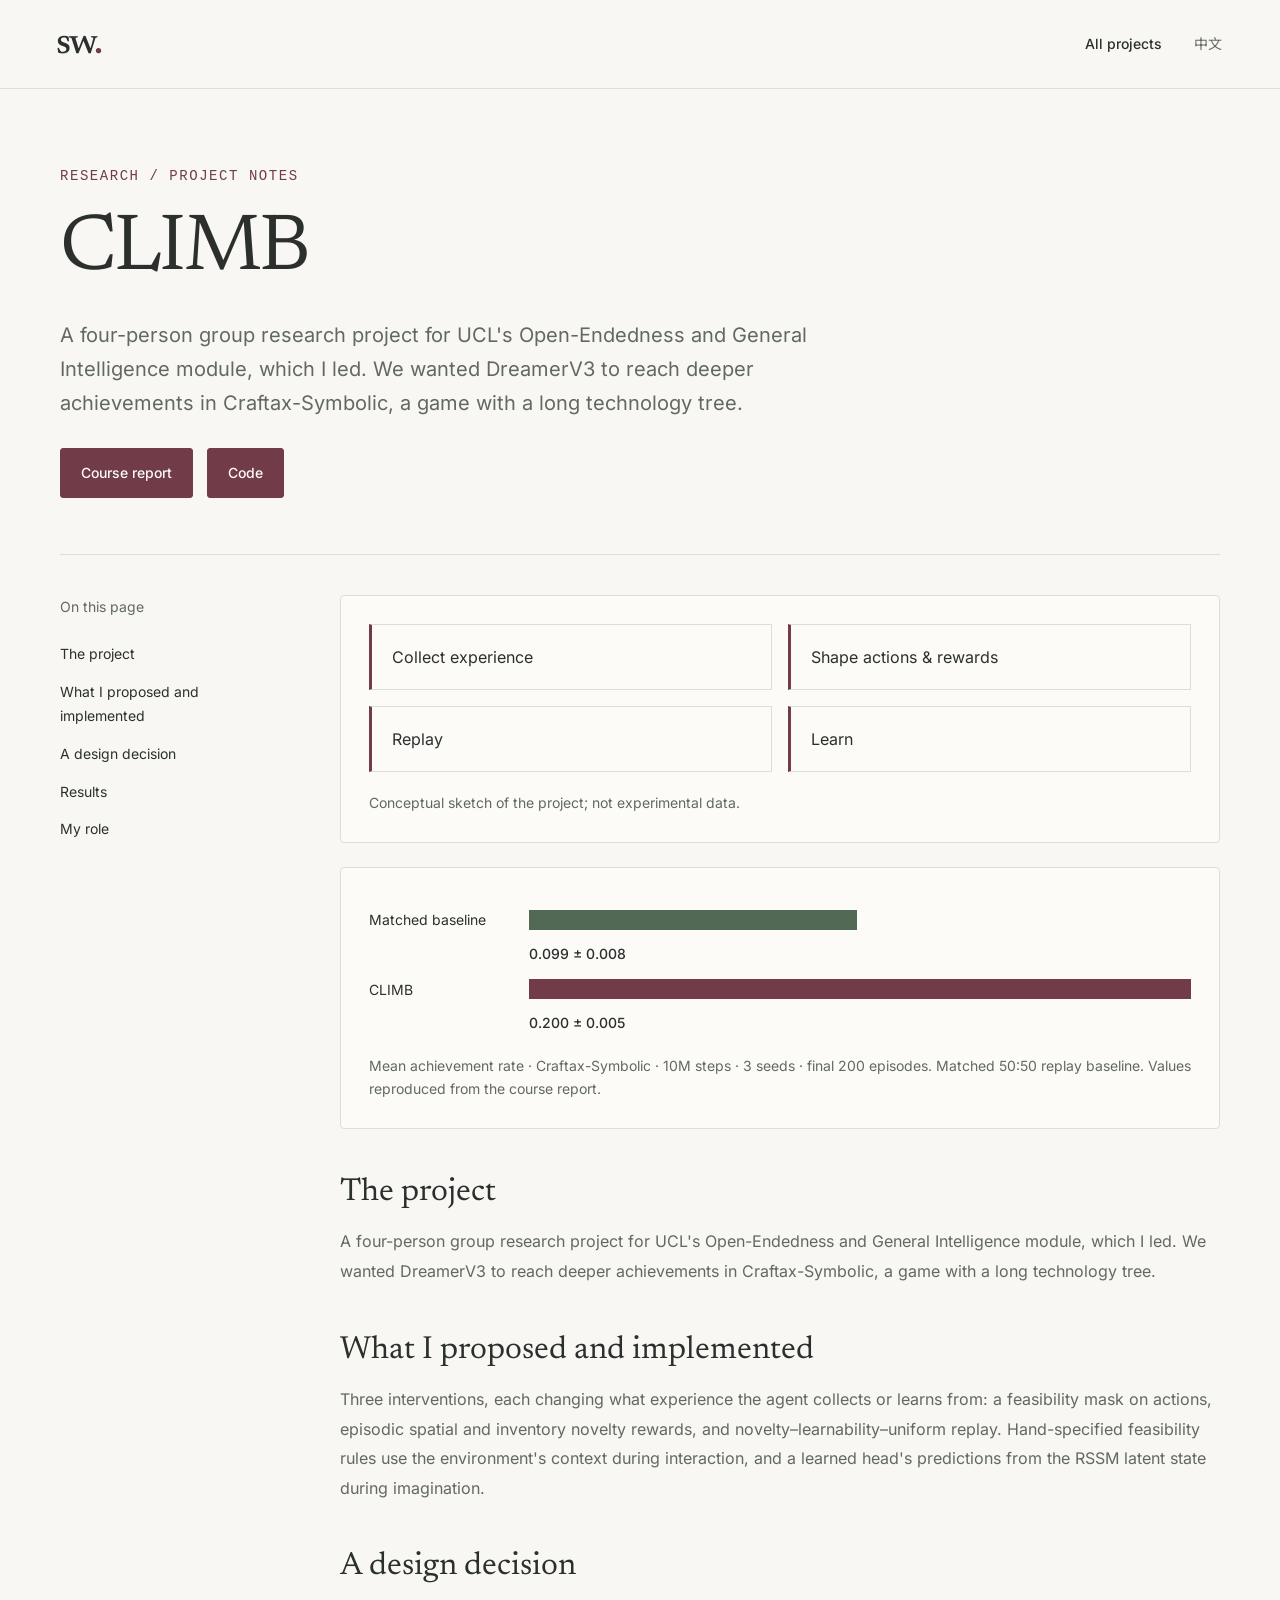
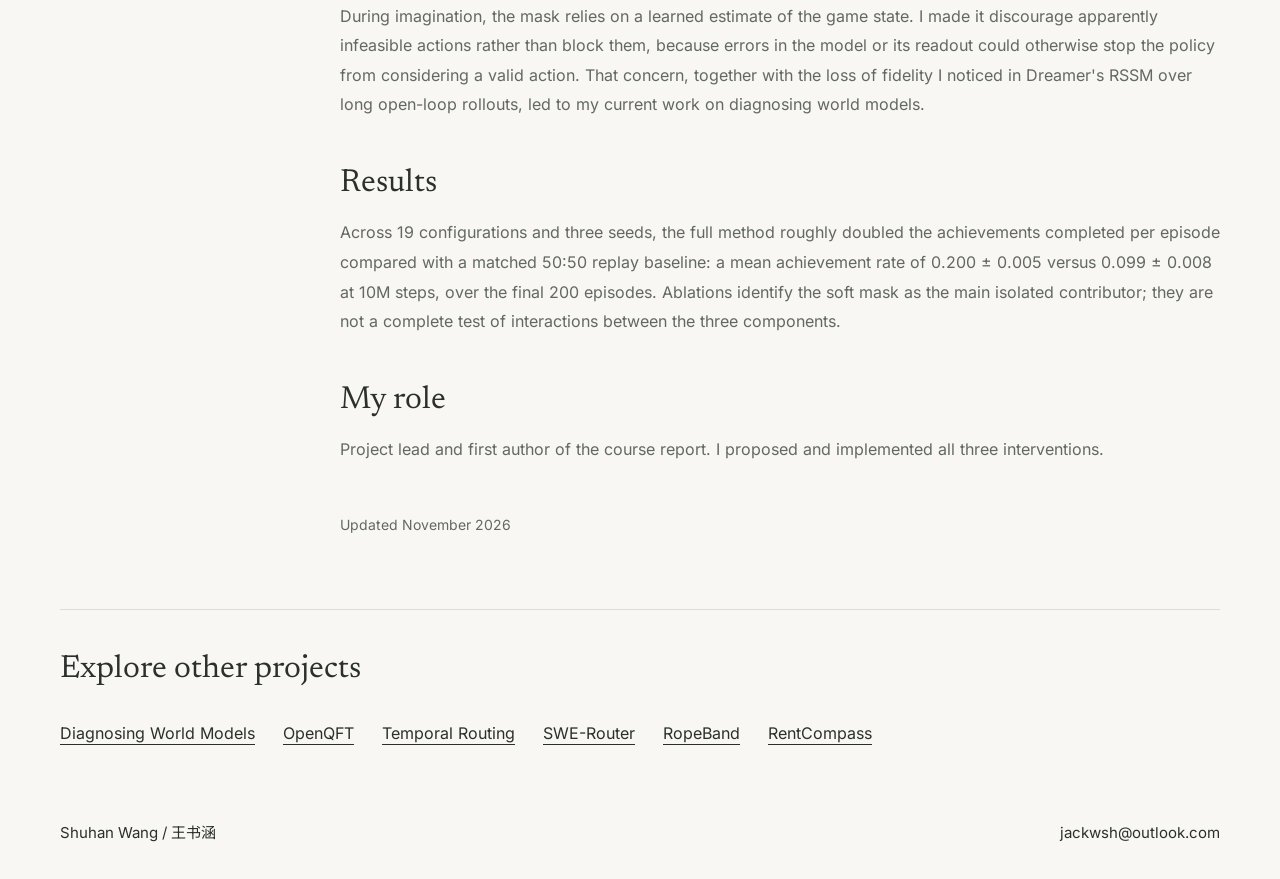
==== projects/climb/index.html @ 83f4186d "Add bilingual project pages, MSc thesis access, and refreshed OpenQFT introduction" ====
<!doctype html>
<html lang="en"><head><meta charset="utf-8"><meta name="viewport" content="width=device-width,initial-scale=1"><meta name="description" content="A four-person group research project for UCL&#x27;s Open-Endedness and General Intelligence module, which I led. We wanted DreamerV3 to reach deeper achievements in Craftax-Symbolic, a game with a long technology tree."><title>CLIMB — Shuhan Wang</title><link rel="canonical" href="https://shuhan-wang1.github.io/projects/climb/"><meta property="og:title" content="CLIMB — Shuhan Wang"><meta property="og:description" content="A four-person group research project for UCL&#x27;s Open-Endedness and General Intelligence module, which I led. We wanted DreamerV3 to reach deeper achievements in Craftax-Symbolic, a game with a long technology tree."><link rel="icon" href="../../assets/favicon.svg" type="image/svg+xml"><link rel="stylesheet" href="../../styles.css"><link rel="stylesheet" href="../../project.css"><script src="../../project-data.js" defer></script><script src="../../project.js" defer></script></head>
<body data-project-id="climb"><a class="skip-link" href="#project-main" id="skip">Skip to content</a><header class="site-header"><div class="header-inner"><a class="wordmark" href="../../" aria-label="Shuhan Wang, home">sw<span class="wordmark-dot">.</span></a><a class="text-link" id="back-home" href="../../#research">All projects</a><button id="project-language" class="language-button" aria-label="Switch to Chinese">中文</button></div></header>
<main id="project-main" class="project-document container"><header class="project-hero"><p class="eyebrow" id="page-kicker">RESEARCH / PROJECT NOTES</p><h1 id="page-title">CLIMB</h1><p id="page-summary">A four-person group research project for UCL&#x27;s Open-Endedness and General Intelligence module, which I led. We wanted DreamerV3 to reach deeper achievements in Craftax-Symbolic, a game with a long technology tree.</p><div class="project-resources"><a class="button button-primary" href="https://drive.google.com/file/d/1gaMJrD7gSBEMuSX1dTslX5YXVuqKP3I2/view?usp=sharing" target="_blank" rel="noopener noreferrer">Course report</a><a class="button button-primary" href="https://github.com/shuhan-wang1/CLIMB" target="_blank" rel="noopener noreferrer">Code</a></div></header><div class="project-layout"><aside><nav class="project-toc" aria-label="On this page"><span id="toc-label">On this page</span><a href="#section-0">The project</a><a href="#section-1">What I proposed and implemented</a><a href="#section-2">A design decision</a><a href="#section-3">Results</a><a href="#section-4">My role</a></nav></aside><article class="project-article"><figure class="concept-figure"><ol class="concept-flow"><li>Collect experience</li><li>Shape actions &amp; rewards</li><li>Replay</li><li>Learn</li></ol><figcaption id="concept-caption">Conceptual sketch of the project; not experimental data.</figcaption></figure><figure class="result-figure"><div class="result-row"><span>Matched baseline</span><div class="result-bar" style="--bar:49.5%"></div><strong>0.099 ± 0.008</strong></div><div class="result-row"><span>CLIMB</span><div class="result-bar full" style="--bar:100%"></div><strong>0.200 ± 0.005</strong></div><figcaption id="result-caption">Mean achievement rate · Craftax-Symbolic · 10M steps · 3 seeds · final 200 episodes. Matched 50:50 replay baseline. Values reproduced from the course report.</figcaption></figure><div id="project-sections"><section id="section-0" class="project-section"><h2>The project</h2><p>A four-person group research project for UCL&#x27;s Open-Endedness and General Intelligence module, which I led. We wanted DreamerV3 to reach deeper achievements in Craftax-Symbolic, a game with a long technology tree.</p></section><section id="section-1" class="project-section"><h2>What I proposed and implemented</h2><p>Three interventions, each changing what experience the agent collects or learns from: a feasibility mask on actions, episodic spatial and inventory novelty rewards, and novelty–learnability–uniform replay. Hand-specified feasibility rules use the environment&#x27;s context during interaction, and a learned head&#x27;s predictions from the RSSM latent state during imagination.</p></section><section id="section-2" class="project-section"><h2>A design decision</h2><p>During imagination, the mask relies on a learned estimate of the game state. I made it discourage apparently infeasible actions rather than block them, because errors in the model or its readout could otherwise stop the policy from considering a valid action. That concern, together with the loss of fidelity I noticed in Dreamer&#x27;s RSSM over long open-loop rollouts, led to my current work on diagnosing world models.</p></section><section id="section-3" class="project-section"><h2>Results</h2><p>Across 19 configurations and three seeds, the full method roughly doubled the achievements completed per episode compared with a matched 50:50 replay baseline: a mean achievement rate of 0.200 ± 0.005 versus 0.099 ± 0.008 at 10M steps, over the final 200 episodes. Ablations identify the soft mask as the main isolated contributor; they are not a complete test of interactions between the three components.</p></section><section id="section-4" class="project-section"><h2>My role</h2><p>Project lead and first author of the course report. I proposed and implemented all three interventions.</p></section></div><p class="project-updated" id="updated">Updated November 2026</p></article></div><nav class="related-projects" aria-label="Other projects"><h2 id="related-title">Explore other projects</h2><a href="../diagnosing-world-models/" data-related="wm">Diagnosing World Models</a><a href="../openqft/" data-related="qft">OpenQFT</a><a href="../temporal-routing/" data-related="temporal">Temporal Routing</a><a href="../swe-router/" data-related="swe">SWE-Router</a><a href="../ropeband/" data-related="rope">RopeBand</a><a href="../rentcompass/" data-related="rent">RentCompass</a></nav></main><footer class="site-footer container"><a href="../../">Shuhan Wang / 王书涵</a><a href="mailto:jackwsh@outlook.com">jackwsh@outlook.com</a></footer></body></html>
---- styles.css ----
@font-face{font-family:Inter;src:url('assets/fonts/inter-latin.woff2') format('woff2');font-style:normal;font-weight:100 900;font-display:swap}
@font-face{font-family:Newsreader;src:url('assets/fonts/newsreader-latin.woff2') format('woff2');font-style:normal;font-weight:200 800;font-display:swap}
@font-face{font-family:Newsreader;src:url('assets/fonts/newsreader-italic-latin.woff2') format('woff2');font-style:italic;font-weight:200 800;font-display:swap}
@font-face{font-family:'Noto Sans SC';src:url('assets/fonts/noto-sans-sc-subset.woff2') format('woff2');font-style:normal;font-weight:400 600;font-display:swap}
@font-face{font-family:'Noto Serif SC';src:url('assets/fonts/noto-serif-sc-subset.woff2') format('woff2');font-style:normal;font-weight:400;font-display:swap}
:root{--paper:#f8f7f3;--surface:#fcfbf8;--ink:#2b302d;--muted:#626862;--accent:#713c48;--accent-soft:#f0e7e6;--line:#ddded5;--green:#526a55;--serif:Newsreader,'Noto Serif SC',Georgia,'Times New Roman',serif;--sans:Inter,-apple-system,BlinkMacSystemFont,'Segoe UI','Noto Sans SC','Microsoft YaHei',sans-serif;--mono:'SFMono-Regular',Consolas,'Liberation Mono','Noto Sans SC',monospace}
*,*::before,*::after{box-sizing:border-box}
html{scroll-behavior:smooth;scroll-padding-top:104px}
body{margin:0;background:var(--paper);color:var(--ink);font-family:var(--sans);font-size:15px;line-height:1.7;-webkit-font-smoothing:antialiased}
body.dialog-open{overflow:hidden}
::selection{background:#dfc8cc;color:var(--ink)}
a{color:inherit;text-decoration:none;text-underline-offset:5px}
button{font:inherit;color:inherit;cursor:pointer}
button,a{-webkit-tap-highlight-color:transparent}
button{border:0;background:none}
button:focus-visible,a:focus-visible{outline:2px solid var(--accent);outline-offset:5px;border-radius:2px}
svg{display:block}
h1,h2,h3,p,figure{margin:0}
h1,h2,h3{font-weight:400}
em{color:var(--accent);font-weight:400}
[hidden]{display:none!important}
.container{width:calc(100% - 112px);max-width:1160px;margin-inline:auto}
.mono{font-family:var(--mono);font-size:10px;letter-spacing:.06em;line-height:1.6}
.icon{width:20px;height:20px;fill:none;stroke:currentColor;stroke-width:1.5;stroke-linecap:round;stroke-linejoin:round;flex-shrink:0}
.sr-only{position:absolute;overflow:hidden;clip:rect(0,0,0,0);white-space:nowrap;width:1px;height:1px;margin:-1px;padding:0;border:0}
.skip-link{position:fixed;top:8px;left:8px;padding:8px 16px;background:var(--ink);color:white;z-index:10;transform:translateY(-200%)}
.skip-link:focus{transform:translateY(0)}
.site-header{position:sticky;top:0;z-index:5;background:var(--paper);border-bottom:1px solid var(--line)}
.header-inner{height:88px;max-width:1320px;width:calc(100% - 112px);margin:auto;display:flex;align-items:center;justify-content:space-between;gap:30px}
.wordmark{font-family:var(--serif);font-size:38px;line-height:1;font-weight:500;letter-spacing:-2px}
.wordmark-dot{color:var(--accent)}
.desktop-nav{display:flex;gap:34px;margin-left:auto;margin-right:42px;align-items:center}
.desktop-nav a{font-size:12px;color:var(--muted);position:relative;padding-block:10px}
.desktop-nav a:hover,.desktop-nav a[aria-current]{color:var(--accent)}
.desktop-nav a::after{content:'';position:absolute;bottom:3px;left:0;right:0;height:1px;background:var(--accent);transform:scaleX(0);transition:transform .18s}
.desktop-nav a[aria-current]::after,.desktop-nav a:hover::after{transform:scaleX(1)}
.header-actions{display:flex;align-items:center;gap:24px}
.language-button{font-size:12px;color:var(--muted);padding:10px 0;min-width:32px}
.language-button:hover{color:var(--accent)}
.header-cv{display:flex;gap:12px;align-items:center;font-size:12px;padding-left:25px;border-left:1px solid var(--line)}
.header-cv:hover{color:var(--accent)}
.header-cv .icon{width:16px;height:16px}
.menu-button{display:none;padding:6px}
.mobile-nav{padding:8px 24px 20px;display:flex;flex-direction:column;gap:4px;border-top:1px solid var(--line)}
.mobile-nav a{padding:10px 0}
.hero{display:grid;grid-template-columns:1.28fr 1fr;align-items:center;gap:60px;padding-block:87px 68px}
.eyebrow{font-family:var(--mono);font-size:10px;line-height:1.6;letter-spacing:.11em;color:var(--accent);display:flex;align-items:center;gap:10px}
.small-cross{font-size:22px;line-height:1}
.hero h1{font-family:var(--serif);font-size:clamp(58px,6.2vw,89px);letter-spacing:-3.5px;line-height:1.03;margin-top:26px;white-space:nowrap}
.name-period{color:var(--accent)}
.chinese-name{font-size:12px;letter-spacing:.03em;color:var(--muted);margin-top:18px}
.name-divider{padding-inline:11px;color:#acafa5}
.hero-statement{font-family:var(--serif);font-size:36px;line-height:1.18;letter-spacing:-.7px;margin-top:31px}
.hero-description{font-size:14px;max-width:488px;line-height:1.85;color:var(--muted);margin-top:20px}
.hero-links{display:flex;align-items:center;flex-wrap:wrap;gap:26px;margin-top:28px}
.button{display:inline-flex;align-items:center;gap:24px;padding:12px 20px;font-size:12px;font-weight:500;transition:background .18s}
.button-primary{color:#fcfbf8;background:var(--accent);border:1px solid var(--accent);border-radius:3px}
.button-primary:hover{background:#5b2e39;border-color:#5b2e39}
.button .icon{width:17px;height:17px}
.text-link{display:inline-flex;align-items:center;gap:7px;font-size:12px;font-weight:500;white-space:nowrap;padding-block:4px}
.text-link:hover{color:var(--accent)}
.text-link .icon{width:17px;height:17px;transition:transform .18s}
.text-link:hover .icon{transform:translate(2px,-2px)}
.hero-affiliation{display:flex;align-items:center;gap:13px;font-size:10px;line-height:1.8;color:var(--muted);margin-top:37px}
.affiliation-line{height:32px;width:2px;background:#bebdb0}
.research-figure{position:relative;align-self:center;margin-top:12px}
.figure-heading{display:flex;justify-content:space-between;gap:8px;color:var(--muted);border-bottom:1px solid var(--line);padding-bottom:13px}
.figure-heading .mono{font-size:8px;letter-spacing:.05em}
.figure-index{white-space:nowrap}
.world-diagram{width:100%;height:auto;margin-block:12px -3px}
.diagram-center text{font-family:var(--mono);font-size:12px;letter-spacing:.12em;fill:var(--accent)}
.diagram-node circle{fill:#a3a399;stroke:var(--paper);stroke-width:4;transition:fill .25s}
.diagram-node rect{fill:var(--paper)}
.diagram-node text{font-family:var(--mono);font-size:9px;fill:var(--muted);transition:fill .25s}
.research-figure[data-phase='0'] .node-0 circle,.research-figure[data-phase='1'] .node-1 circle,.research-figure[data-phase='2'] .node-2 circle{fill:var(--accent)}
.research-figure[data-phase='0'] .node-0 text,.research-figure[data-phase='1'] .node-1 text,.research-figure[data-phase='2'] .node-2 text{fill:var(--accent);font-weight:bold}
.figure-question{text-align:center;font-family:var(--serif);font-size:25px;line-height:1.2;letter-spacing:-.3px}
.phase-controls{display:flex;align-items:center;justify-content:center;gap:8px;margin-top:18px;font-size:10px;color:#888b82}
.phase-controls button{padding:5px 10px;border-radius:3px;font-size:10px;color:var(--muted)}
.phase-controls button[aria-pressed='true']{background:var(--accent-soft);color:var(--accent)}
.phase-controls button:hover{color:var(--accent)}
.phase-description{text-align:center;color:var(--muted);font-size:10px;line-height:1.7;min-height:34px;max-width:320px;margin:10px auto 0}
.interest-strip{display:flex;align-items:center;justify-content:space-between;gap:24px;border-top:1px solid var(--line);border-bottom:1px solid var(--line);padding-block:24px}
.interest-strip>.mono{font-size:9px;color:var(--muted);white-space:nowrap}
.interest-strip>div{display:flex;align-items:center;gap:25px;flex-wrap:wrap;font-size:12px}
.strip-dot{color:#aeb0a5}
.section-space{padding-block:88px}
.section-heading{display:flex;align-items:flex-end;justify-content:space-between;gap:40px;margin-bottom:35px}
.section-heading h2{font-family:var(--serif);font-size:42px;letter-spacing:-1.1px;line-height:1.1;margin-top:13px}
.section-intro{font-size:12px;color:var(--muted);line-height:1.8;padding-bottom:3px}
.research-toolbar{display:flex;align-items:center;justify-content:space-between;gap:12px;margin-bottom:22px;min-height:36px}
.project-filters{display:flex;gap:4px;flex-wrap:wrap}
.project-filters button{font-size:11px;color:var(--muted);padding:7px 12px;border-radius:3px}
.project-filters button[aria-pressed='true']{background:var(--ink);color:var(--paper)}
.project-filters button:hover:not([aria-pressed='true']){background:#eeeee6;color:var(--ink)}
.project-filters button span{font-family:var(--mono);font-size:8px;padding-left:6px;opacity:.75}
.toolbar-note{color:var(--muted);font-size:8px}
.projects-grid{display:grid;grid-template-columns:repeat(2,minmax(0,1fr));gap:20px}
.project-card{padding:29px 31px 22px;display:flex;flex-direction:column;background:var(--surface);border:1px solid var(--line);border-radius:4px;transition:border-color .2s}
.project-card:hover{border-color:#baaea8}
.featured-card{background:#f4efeb;border-color:#dbc9c6}
.product-card{background:#f3f5ef}
.wide-card{grid-column:1/-1}
.wide-body{display:grid;grid-template-columns:1.2fr 1fr;column-gap:56px;flex:1}
.wide-side{display:flex;flex-direction:column;justify-content:flex-end}
.wide-side .method-tags{margin-top:0}
.wide-main{padding-bottom:22px}
.card-links{display:flex;align-items:center;gap:20px;flex-shrink:0}
.card-topline{display:flex;align-items:center;gap:12px;margin-bottom:21px}
.project-number{color:#92958b;font-size:10px}
.category{font-family:var(--mono);font-size:8px;letter-spacing:.04em;color:var(--accent)}
.card-symbol{width:25px;height:25px;stroke:var(--accent);stroke-width:1;fill:none;margin-left:auto;flex-shrink:0}
.project-card h3{font-family:var(--serif);font-size:32px;line-height:1.1;letter-spacing:-.5px}
.project-question{font-size:12px;line-height:1.65;margin-top:12px;color:var(--ink);font-weight:500}
.project-description{font-size:12px;line-height:1.85;color:var(--muted);margin-top:12px}
.project-insight{display:flex;gap:10px;padding-block:17px;margin-block:18px 0;border-top:1px solid var(--line);color:var(--muted);font-size:11px;line-height:1.75}
.insight-mark{font-size:18px;line-height:1.2;color:var(--accent)}
.method-tags{display:flex;align-items:center;flex-wrap:wrap;gap:6px;padding-block:8px 22px;margin-top:auto}
.method-tags span{font-family:var(--mono);font-size:8px;border:1px solid #e3e2d9;color:#656960;padding:2px 7px;border-radius:2px;line-height:1.6}
.card-footer{display:flex;align-items:center;justify-content:space-between;gap:12px;border-top:1px solid var(--line);padding-top:16px}
.project-role{font-size:9px;color:var(--muted);line-height:1.8}
.role-dot{padding-inline:3px;color:#96978e}
.card-footer .text-link{font-size:10px}
.project-detail-button{padding-inline:0}
.climb-result{display:flex;align-items:center;justify-content:space-between;gap:16px;border-top:1px solid var(--line);margin-top:18px;padding-top:17px}
.climb-result>div:first-child{display:flex;flex-direction:column;gap:2px}
.result-value{font-family:var(--serif);font-size:30px;line-height:1.3;letter-spacing:-.5px}
.result-value>span{font-size:21px;padding-inline:6px;color:#989b91}
.result-value strong{font-weight:400;color:var(--accent)}
.result-label{font-size:9px;color:var(--muted)}
.mini-bars{display:flex;gap:9px;align-items:flex-end;height:46px;padding-right:8px}
.mini-bars span{background:#c9c9bd;width:22px;height:23px}
.mini-bars span+span{height:46px;background:var(--accent)}
.result-scope{font-size:9px;color:var(--muted);line-height:1.7;margin-block:9px 16px}
.product-dot{display:inline-block;width:6px;height:6px;background:var(--green);border-radius:50%;vertical-align:middle;margin-left:5px}
.research-bottom{display:flex;align-items:center;justify-content:space-between;gap:24px;padding-top:30px}
.research-bottom p{font-family:var(--serif);font-size:23px;line-height:1.35;color:var(--muted);letter-spacing:-.2px}
.publications-section{background:#f0f0e9;border-block:1px solid var(--line)}
.publications-section .section-heading{margin-bottom:37px}
.paper-row{display:grid;grid-template-columns:84px 1fr 63px;gap:22px;align-items:start;border-top:1px solid #d5d7cc;padding-block:26px}
.paper-row:last-child{border-bottom:1px solid #d5d7cc}
.paper-year{font-size:12px;color:var(--muted);padding-top:3px}
.paper-type{display:block;font-size:7px;letter-spacing:.07em;margin-top:7px}
.paper-venue{display:block;font-size:9px;color:var(--accent);margin-bottom:9px}
.paper-body h3{font-family:var(--serif);font-size:24px;line-height:1.2;letter-spacing:-.15px;max-width:870px}
.paper-body h3 a:hover{text-decoration:underline;text-decoration-thickness:1px}
.paper-authors{font-size:10px;color:var(--muted);line-height:1.8;margin-top:12px}
.paper-authors strong{font-weight:600;color:var(--ink)}
.paper-link{display:flex;align-items:center;justify-content:flex-end;gap:4px;font-size:10px;margin-top:26px}
.paper-link:hover{color:var(--accent)}
.paper-link .icon{width:15px;height:15px}
.background-section{display:grid;grid-template-columns:1fr 1.35fr;gap:110px;padding-bottom:124px}
.background-intro h2{font-family:var(--serif);font-size:43px;line-height:1.05;letter-spacing:-1px;margin-top:16px}
.background-intro>p:not(.eyebrow){font-size:12px;line-height:1.85;color:var(--muted);margin-top:24px;max-width:315px}
.background-intro>.text-link{margin-top:22px}
.background-details{padding-top:8px}
.education-entry{border-top:1px solid var(--line);padding-block:23px 27px}
.education-heading{display:flex;justify-content:space-between;gap:16px;align-items:baseline}
.education-heading h3{font-size:14px;font-weight:500}
.education-heading .mono{font-size:9px;white-space:nowrap;color:var(--muted)}
.education-entry .degree{font-size:11px;margin-top:6px;color:var(--ink)}
.expected{color:var(--muted)}
.education-entry p:not(.degree){font-size:11px;line-height:1.8;color:var(--muted);margin-top:8px}
.toolkit{border-top:1px solid var(--line);padding-top:22px}
.toolkit>.mono{color:var(--muted);font-size:8px}
.toolkit p{font-size:11px;line-height:2;margin-top:9px}
.toolkit p span{color:#aeb0a5;padding-inline:9px}
.lab-assistant{display:grid;grid-template-columns:168px 1fr;gap:22px;align-items:center;border-top:1px solid var(--line);margin-top:24px;padding-top:24px}
.lab-assistant img{display:block;width:100%;height:auto;border-radius:3px}
.lab-assistant .mono{color:var(--muted);font-size:8px}
.lab-assistant p{font-size:11px;line-height:1.8;color:var(--muted);margin-top:6px;max-width:300px}
.lab-assistant strong{font-weight:500;color:var(--ink)}
.contact-section{background:#eae6df;border-top:1px solid #d9d6cd}
.contact-inner{position:relative;display:flex;justify-content:space-between;align-items:center;gap:48px;padding-block:62px 55px}
.contact-inner h2{font-family:var(--serif);font-size:55px;line-height:1.02;letter-spacing:-1.1px;margin-top:19px}
.contact-inner>div>p:not(.eyebrow){font-size:12px;line-height:1.85;color:var(--muted);margin-top:21px}
.contact-links{min-width:345px;padding-top:30px}
.contact-email{font-family:var(--serif);font-size:28px;letter-spacing:-.3px;display:flex;align-items:center;gap:28px;padding-bottom:13px;border-bottom:1px solid #c4bfb5}
.contact-email:hover{color:var(--accent)}
.contact-email .icon{height:23px;width:23px}
.contact-socials{display:flex;align-items:center;gap:25px;font-size:10px;margin-top:16px}
.contact-socials button{font-size:10px;padding:4px 0;color:var(--muted);margin-left:auto}
.contact-socials a:hover,.contact-socials button:hover{color:var(--accent)}
.copy-status{font-size:10px!important;min-height:17px;margin-top:6px!important}
.site-footer{display:flex;align-items:center;justify-content:space-between;gap:25px;min-height:92px}
.footer-name{font-size:11px;font-weight:500}
.footer-name>span{font-size:9px;font-weight:400;color:var(--muted);padding-left:6px}
.site-footer>p{font-size:9px;color:var(--muted)}
.back-top{font-size:10px;color:var(--muted)}
.back-top:hover{color:var(--accent)}
dialog{color:var(--ink);background:var(--paper);width:calc(100% - 36px);max-width:660px;border:1px solid var(--line);border-radius:5px;padding:30px 34px 26px;max-height:85vh;overflow:auto}
dialog::backdrop{background:rgb(37 41 35 / .45);backdrop-filter:blur(3px)}
.dialog-header{display:flex;align-items:center;justify-content:space-between;color:var(--muted)}
.dialog-header button{padding:7px;margin-right:-7px}
dialog h2{font-family:var(--serif);font-size:39px;line-height:1.15;letter-spacing:-.8px;margin-block:25px 22px}
#dialog-body h3{font-family:var(--mono);font-size:10px;text-transform:uppercase;letter-spacing:.05em;color:var(--accent);margin-top:23px}
#dialog-body p{font-size:13px;color:var(--muted);line-height:1.85;margin-top:9px}
.dialog-footer{margin-top:28px;padding-top:18px;border-top:1px solid var(--line)}
html[lang='zh-CN'] .hero h1{letter-spacing:-3.5px}
html[lang='zh-CN'] .hero-statement,html[lang='zh-CN'] .section-heading h2,html[lang='zh-CN'] .background-intro h2,html[lang='zh-CN'] .contact-inner h2{font-family:var(--serif),'Noto Serif SC','Songti SC',SimSun,serif;line-height:1.3;letter-spacing:0}
html[lang='zh-CN'] .hero-statement{font-size:32px}
html[lang='zh-CN'] .section-heading h2{font-size:35px}
html[lang='zh-CN'] .interest-strip>div{gap:22px}
@media(min-width:1440px){.hero{padding-top:102px;padding-bottom:85px;gap:90px}.hero h1{font-size:91px}.hero-statement{font-size:39px}}
@media(max-width:1100px){.container,.header-inner{width:calc(100% - 72px)}.hero{gap:35px;padding-block:65px 54px}.hero h1{font-size:70px}.hero-statement{font-size:30px}.hero-description{font-size:13px}.interest-strip>div{gap:16px;font-size:11px}.interest-strip>.mono{font-size:8px}.background-section{gap:60px}.toolbar-note{display:none}.project-card{padding:25px 25px 20px}.card-footer{gap:6px}.project-role{font-size:8px}.section-heading h2{font-size:39px}.hero-links{gap:20px}.desktop-nav{gap:25px;margin-right:20px}.figure-heading .mono{font-size:7px}.contact-links{min-width:310px}.contact-email{font-size:25px;gap:18px}.hero-affiliation{font-size:9px}}
@media(max-width:900px){.hero{gap:25px;grid-template-columns:1.2fr 1fr}.hero h1{font-size:58px}.hero-statement{font-size:27px}.hero-links{gap:20px;row-gap:15px}.hero-affiliation{margin-top:27px}.button{padding:10px 14px;gap:13px}.research-figure{margin-top:0}.figure-question{font-size:22px}.section-heading{gap:20px}.section-heading h2{font-size:35px}.interest-strip{align-items:flex-start;flex-direction:column;gap:13px;padding-block:20px}.interest-strip>div{gap:22px}.section-space{padding-block:65px}.category{font-size:7px}.project-card h3{font-size:29px}.card-footer{align-items:flex-start}.card-footer .text-link{padding-top:0}.project-role{max-width:210px}.background-section{gap:40px;grid-template-columns:1fr 1.4fr}.background-intro h2{font-size:37px}.education-heading{flex-direction:column;gap:3px}.contact-inner{gap:32px}.contact-inner h2{font-size:47px}.contact-links{min-width:270px}.contact-email{font-size:23px;gap:10px}.desktop-nav{gap:22px;margin-right:16px}.header-actions{gap:18px}.header-cv{padding-left:18px}.header-inner{height:76px}.lab-assistant{grid-template-columns:136px 1fr;gap:18px}.background-section{padding-bottom:108px}}
@media(max-width:720px){html{scroll-padding-top:92px}.container,.header-inner{width:calc(100% - 44px)}.header-inner{height:72px}.wordmark{font-size:35px}.desktop-nav{display:none}.header-actions{gap:20px}.menu-button{display:block}.header-cv{padding-left:20px}.hero{grid-template-columns:1fr;padding-top:51px;gap:49px;padding-bottom:40px}.hero h1{font-size:clamp(54px,12vw,76px);letter-spacing:-2.5px;margin-top:23px}.chinese-name{margin-top:15px}.hero-statement{font-size:33px;margin-top:27px}.hero-description{font-size:13px;max-width:490px}.hero-links{gap:24px;margin-top:24px}.button{padding:11px 17px;gap:20px}.hero-affiliation{font-size:10px;margin-top:28px}.research-figure{width:100%;max-width:430px;margin:auto}.world-diagram{margin-block:9px -4px}.figure-heading .mono{font-size:8px}.figure-question{font-size:25px}.phase-description{min-height:34px}.interest-strip>div{column-gap:12px;row-gap:8px;font-size:10px}.interest-strip>.mono{font-size:9px}.section-space{padding-block:58px}.section-heading{align-items:flex-start;flex-direction:column;gap:14px;margin-bottom:25px}.section-heading h2{font-size:36px;letter-spacing:-.7px}.section-intro{font-size:11px;line-height:1.75}.section-intro br{display:none}.project-filters{gap:3px}.project-filters button{font-size:9px;padding:7px 8px}.project-filters button span{font-size:7px}.research-toolbar{margin-bottom:17px}.projects-grid{grid-template-columns:1fr;gap:16px}.project-card{padding:26px 25px 22px}.category{font-size:8px}.project-card h3{font-size:33px}.project-question{font-size:12px}.project-description{font-size:12px}.project-role{font-size:9px;max-width:none}.card-footer{align-items:center}.project-insight{font-size:11px}.card-topline{margin-bottom:19px}.method-tags{padding-bottom:20px}.research-bottom{align-items:flex-start;flex-direction:column;gap:17px;padding-top:25px}.research-bottom p{font-size:23px}.paper-row{grid-template-columns:46px 1fr;gap:13px;padding-block:23px}.paper-link{grid-column:2;justify-content:flex-start;margin-top:-1px}.paper-year{font-size:10px}.paper-type{font-size:6px;letter-spacing:0}.paper-body h3{font-size:22px;line-height:1.25}.paper-venue{font-size:8px}.paper-authors{font-size:9px}.background-section{grid-template-columns:1fr;gap:36px}.background-intro h2{font-size:40px}.background-intro>p:not(.eyebrow){max-width:400px}.background-details{padding-top:0}.education-heading{flex-direction:row;gap:10px}.education-heading h3{font-size:13px}.education-heading .mono{font-size:8px}.education-entry{padding-block:21px 25px}.contact-inner{flex-direction:column;align-items:stretch;gap:24px;padding-block:47px 40px}.contact-inner h2{font-size:49px}.contact-inner>div>p:not(.eyebrow){font-size:11px}.contact-inner>div>p br{display:none}.contact-links{padding-top:0;min-width:0;max-width:420px}.contact-email{font-size:29px;justify-content:space-between}.contact-socials{font-size:11px}.contact-socials button{font-size:11px}.site-footer{flex-wrap:wrap;gap:12px;min-height:112px;padding-block:25px}.site-footer>p{order:3;width:100%;font-size:8px}.back-top{margin-left:auto;font-size:9px}.footer-name{font-size:10px}.footer-name>span{font-size:8px}.dialog-header .mono{font-size:9px}dialog{padding:23px 24px}dialog h2{font-size:32px}html[lang='zh-CN'] .hero h1{letter-spacing:-2.5px}html[lang='zh-CN'] .hero-statement{font-size:30px}html[lang='zh-CN'] .interest-strip>div{gap:12px}html[lang='zh-CN'] .section-heading h2{font-size:31px}.lab-assistant{grid-template-columns:116px 1fr;gap:16px}.background-section{padding-bottom:100px}.wide-body{grid-template-columns:1fr}.wide-main{padding-bottom:0}html[lang='en'] .hero-statement br{display:none}}
@media(max-width:370px){.container,.header-inner{width:calc(100% - 36px)}.hero h1{font-size:51px}.hero-statement{font-size:29px}.hero-links{gap:18px}.project-card{padding:23px 20px 20px}.category{font-size:7px}.project-role{font-size:8px}.contact-email{font-size:25px}.education-heading{flex-direction:column;gap:3px}.interest-strip>div{gap:9px}.header-actions{gap:15px}.header-cv{padding-left:15px}}
@media(prefers-reduced-motion:reduce){html{scroll-behavior:auto}*,*::before,*::after{transition:none!important;animation:none!important}}
@media print{.site-header,.research-figure,.lab-assistant,.hero-links,.project-filters,.toolbar-note,.contact-socials,.back-top,.project-detail-button{display:none!important}body{background:white;font-size:11px}.container{width:100%;max-width:none}.hero{display:block;padding-block:10px 30px}.hero h1{font-size:50px}.hero-statement{font-size:25px}.hero-description{max-width:650px}.hero-affiliation{margin-top:20px}.section-space{padding-block:25px}.section-heading h2{font-size:29px}.project-card{break-inside:avoid;padding:18px;background:white}.projects-grid{gap:12px}.publications-section,.contact-section{background:white}.paper-row{break-inside:avoid}.background-section{gap:30px}.contact-inner{padding-block:25px}.contact-inner h2{font-size:32px}.site-footer{min-height:45px}a[href^='http']::after{content:none}}

/* Full project pages complement the quick overviews. */
.card-footer{flex-wrap:wrap;column-gap:16px;row-gap:12px}.card-footer .project-role{flex:1 1 100%}.card-links{flex-wrap:wrap}.overview-resource{margin:12px 0 0 20px}.project-page-link{color:var(--accent)}
---- project.css ----
.project-document{max-width:1160px;font-size:16px}.project-hero{max-width:850px;padding:76px 0 56px}.project-hero h1{font-family:var(--serif);font-size:clamp(42px,6.5vw,80px);line-height:1.08;letter-spacing:-.03em;margin:20px 0 24px;overflow-wrap:anywhere}.project-hero>p:not(.eyebrow){font-size:20px;line-height:1.7;color:var(--muted);max-width:760px}.project-resources{display:flex;flex-wrap:wrap;gap:14px;margin-top:28px}.project-resources .button{font-size:14px}.preview-toggle{border:1px solid var(--line)}.project-layout{display:grid;grid-template-columns:220px minmax(0,1fr);gap:60px;border-top:1px solid var(--line);padding-top:40px}.project-toc{position:sticky;top:120px;display:flex;flex-direction:column;gap:14px;font-size:14px}.project-toc>span{color:var(--muted);margin-bottom:10px}.project-toc a:hover{color:var(--accent)}.project-section{margin-top:44px;scroll-margin-top:120px}.project-section h2,.related-projects h2{font-family:var(--serif);font-size:32px;line-height:1.2;margin-bottom:16px}.project-section p{line-height:1.85;color:var(--muted)}.concept-figure,.result-figure{padding:28px;background:var(--surface);border:1px solid var(--line);border-radius:4px}.concept-flow{list-style:none;display:grid;grid-template-columns:repeat(2,minmax(0,1fr));gap:16px;margin:0;padding:0}.concept-flow li{padding:20px;border:1px solid var(--line);border-left:3px solid var(--accent);font-size:16px;line-height:1.5}.project-article figcaption{font-size:14px;color:var(--muted);line-height:1.6;margin-top:20px}.result-figure{margin-top:24px}.result-row{display:grid;grid-template-columns:150px minmax(20px,1fr);gap:10px;margin-block:12px;align-items:center;font-size:14px}.result-row strong{grid-column:2;font-size:14px;font-weight:500}.result-bar{width:var(--bar);height:20px;background:var(--green)}.result-bar.full{background:var(--accent)}iframe{display:block;width:100%;height:800px;border:1px solid var(--line);margin-top:24px;background:var(--surface)}.project-updated{font-size:14px;color:var(--muted);margin-top:48px}.related-projects{border-top:1px solid var(--line);margin-top:72px;padding:40px 0;display:flex;flex-wrap:wrap;gap:16px 28px}.related-projects h2{width:100%}.related-projects a{font-size:16px;text-decoration:underline}.header-inner>.text-link{margin-left:auto;font-size:14px}.language-button{font-size:14px}.project-hero .eyebrow{font-size:14px}
@media(max-width:800px){.project-layout{grid-template-columns:1fr;gap:28px}.project-toc{position:static;flex-direction:row;flex-wrap:wrap;gap:10px 20px}.project-toc>span{width:100%;margin:0}.project-hero{padding:44px 0 36px}.project-hero>p:not(.eyebrow){font-size:18px}iframe{height:70vh;min-height:420px}}@media(max-width:480px){.project-document{width:calc(100% - 40px)}.concept-figure,.result-figure{padding:18px}.concept-flow{grid-template-columns:1fr}.concept-flow li{padding:14px}.result-row{grid-template-columns:110px minmax(20px,1fr)}.project-section h2{font-size:28px}}
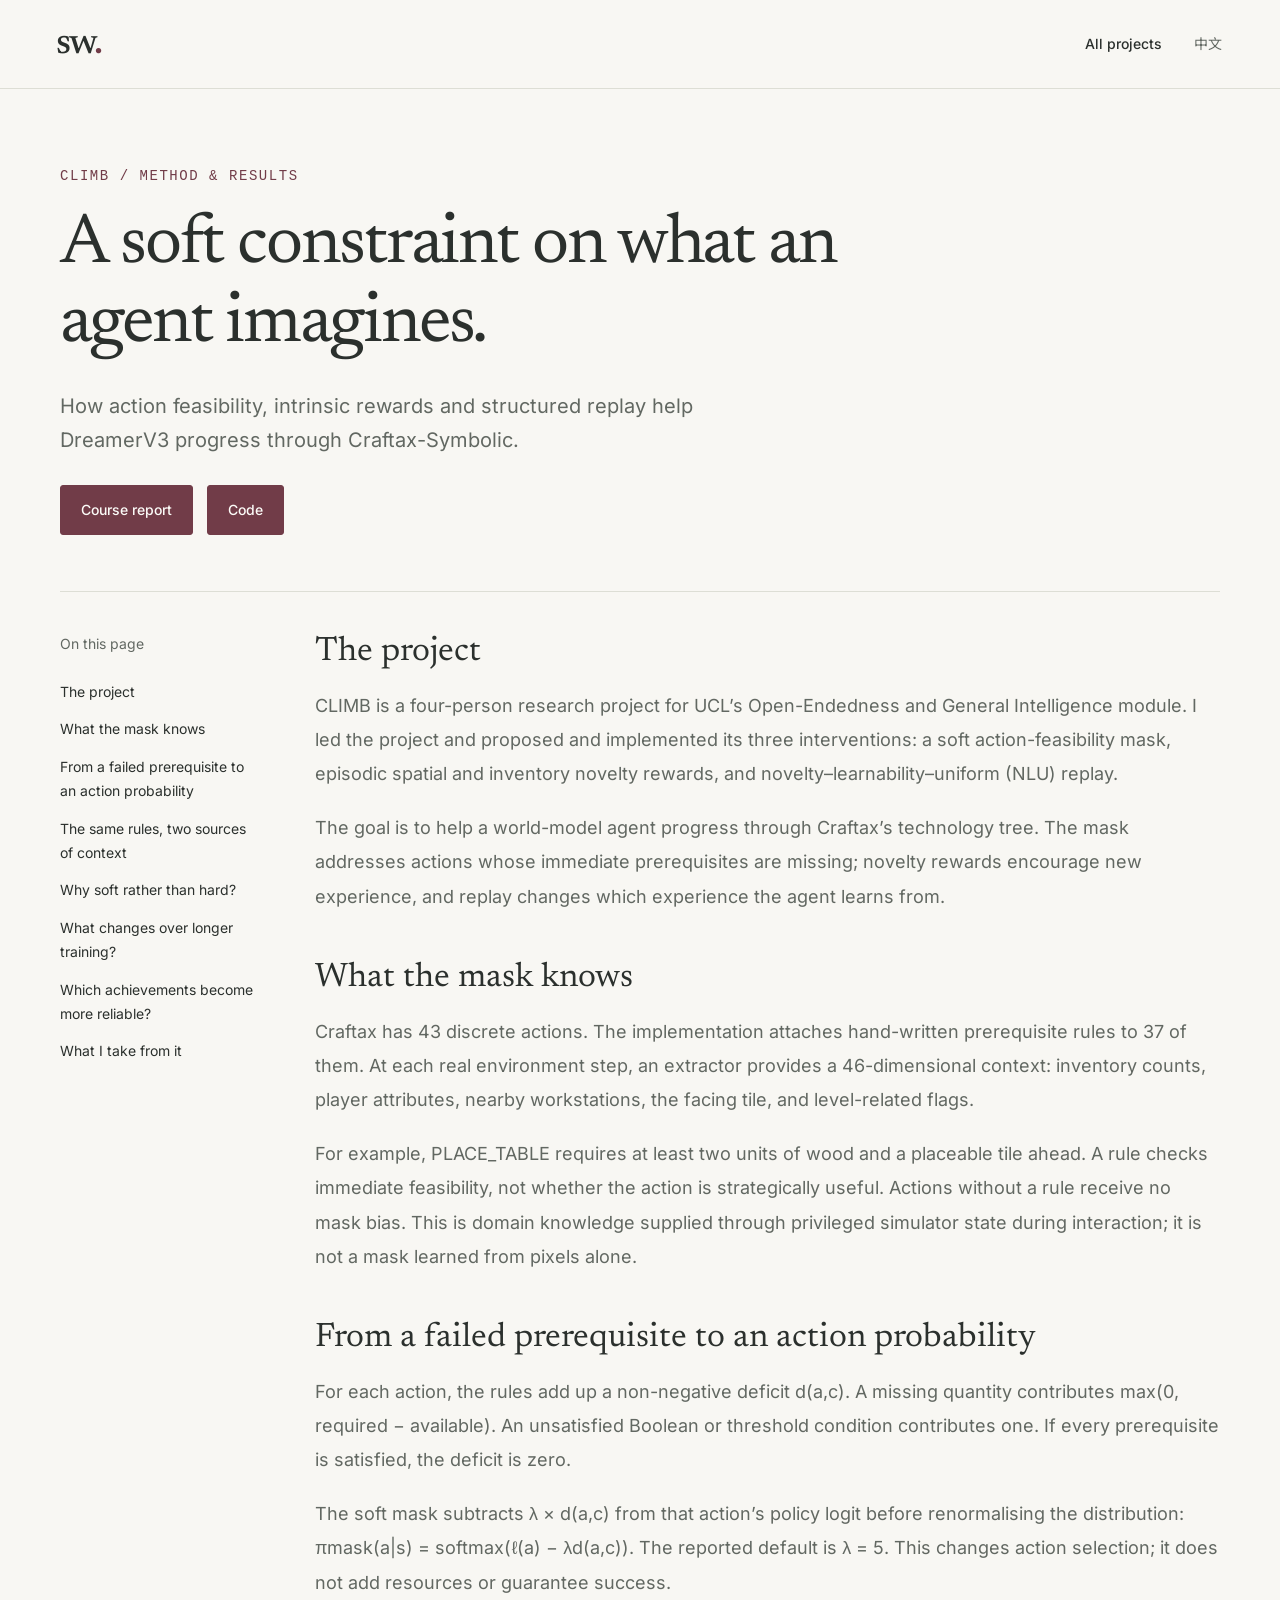
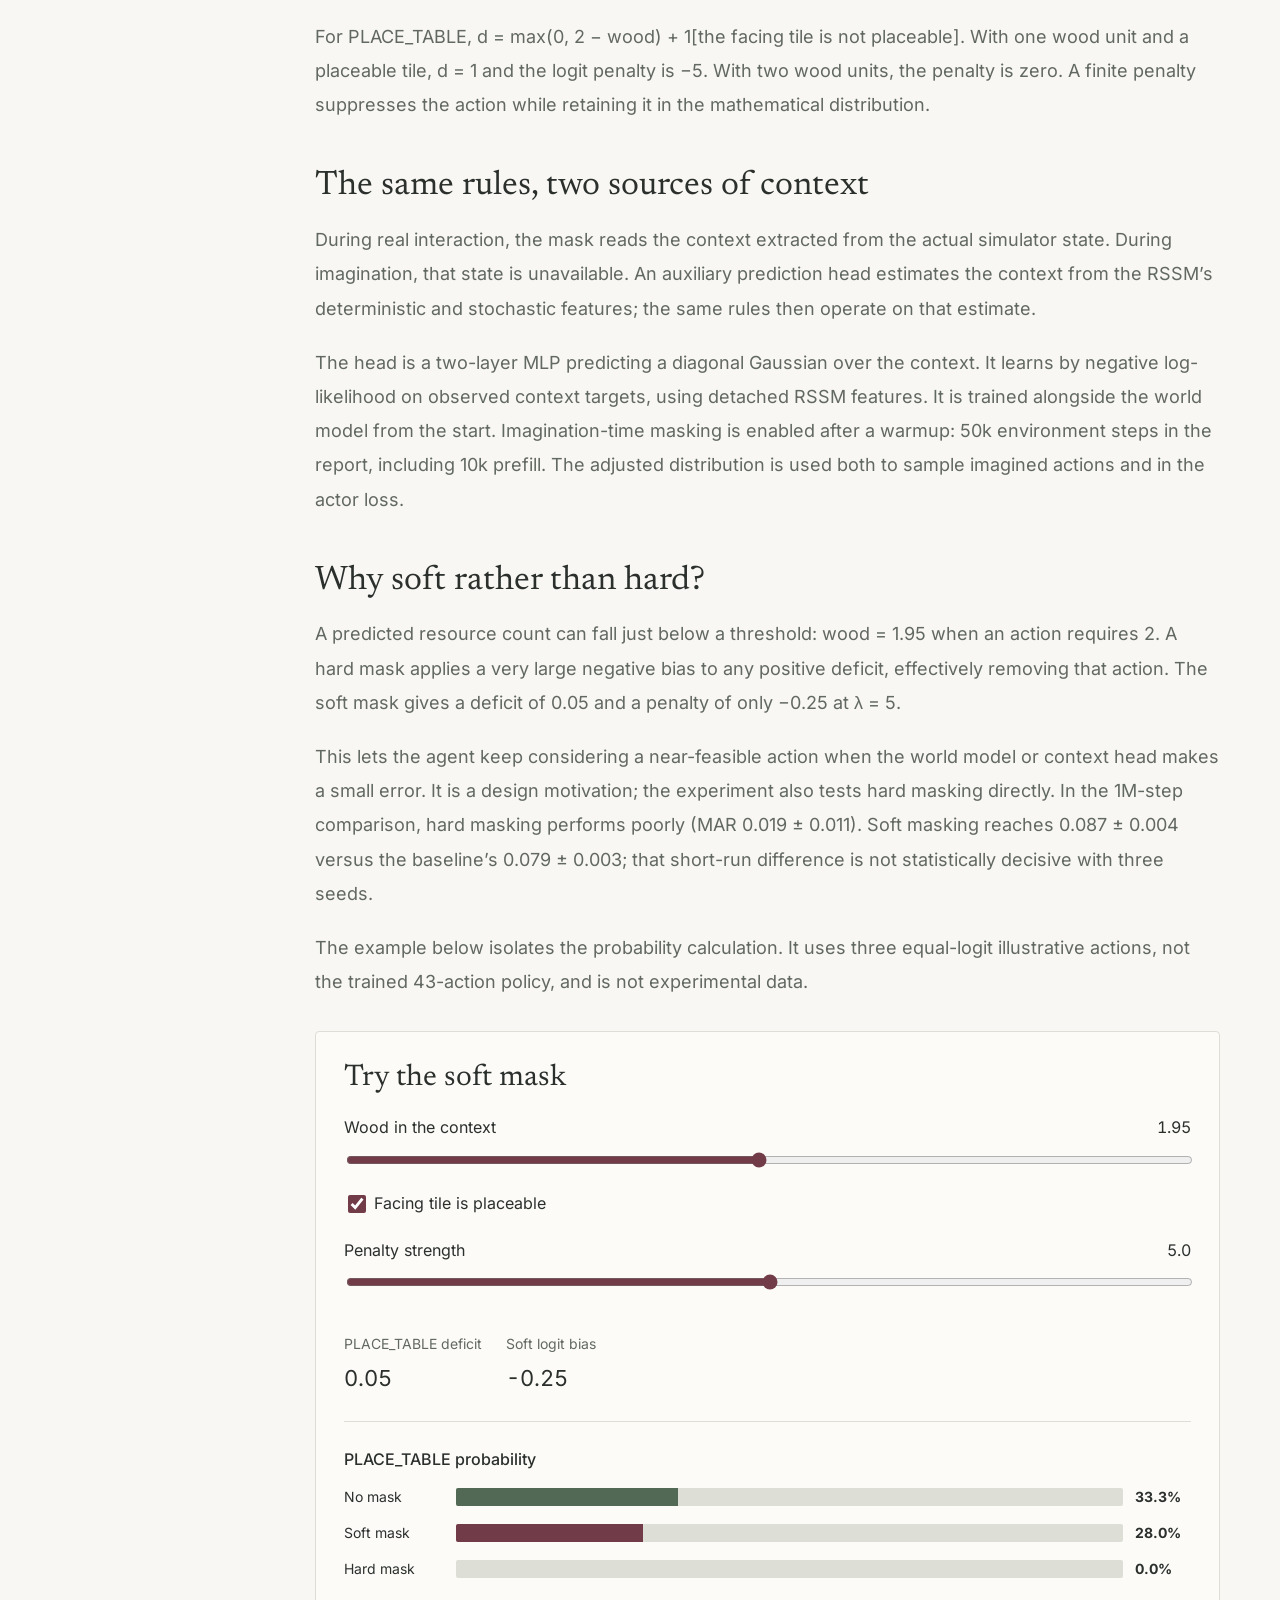
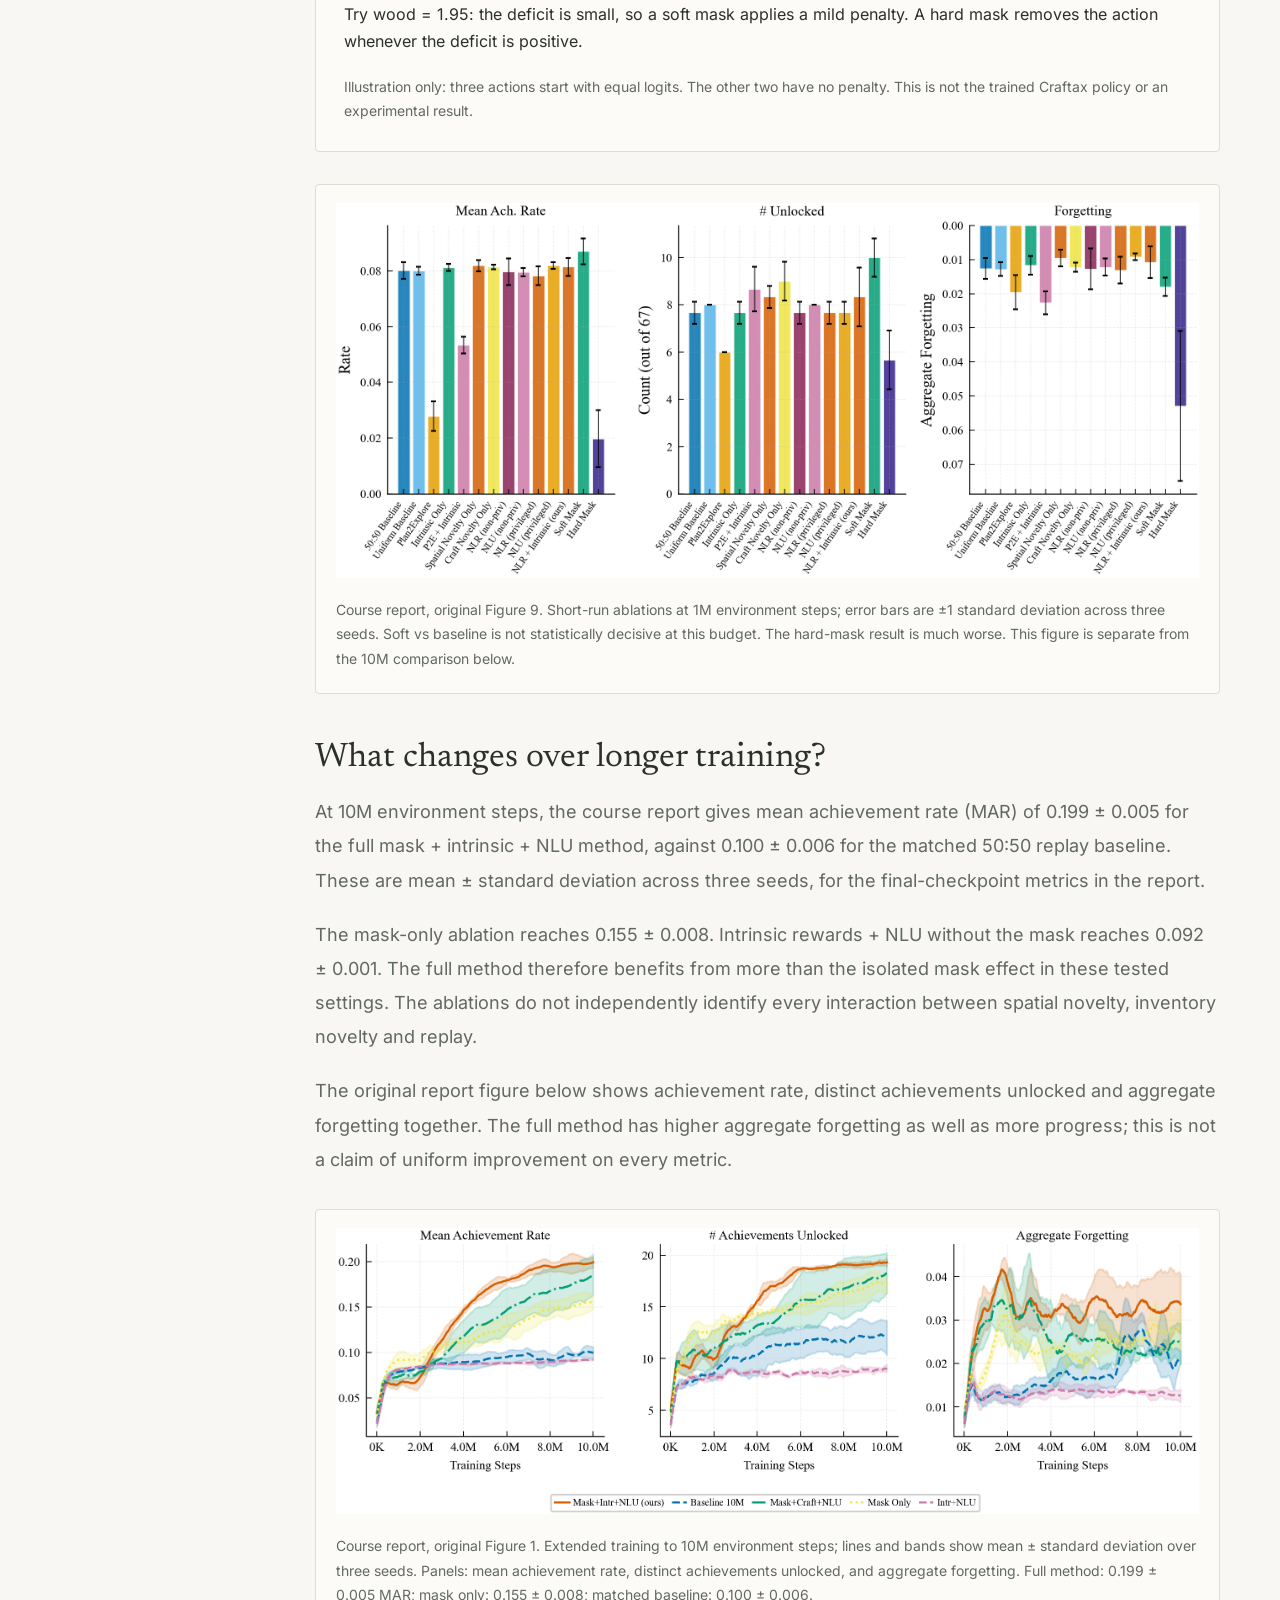
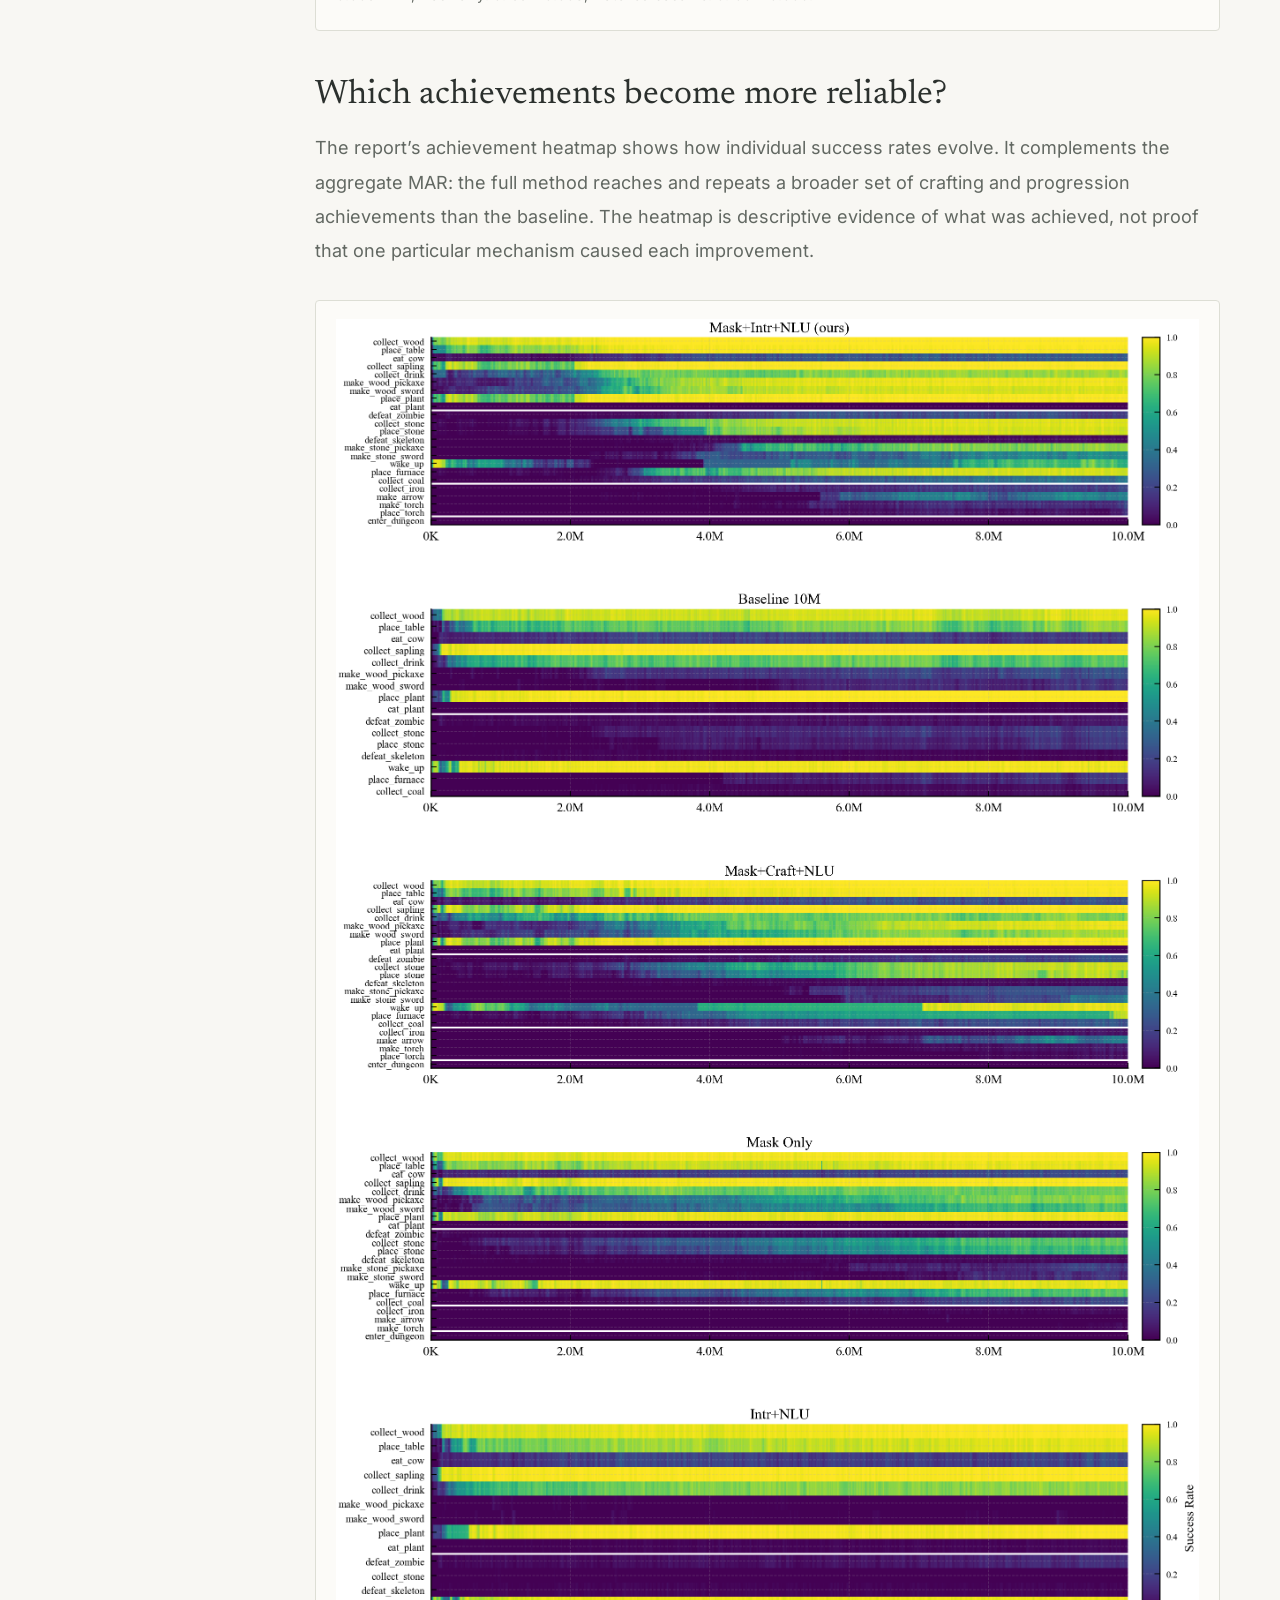
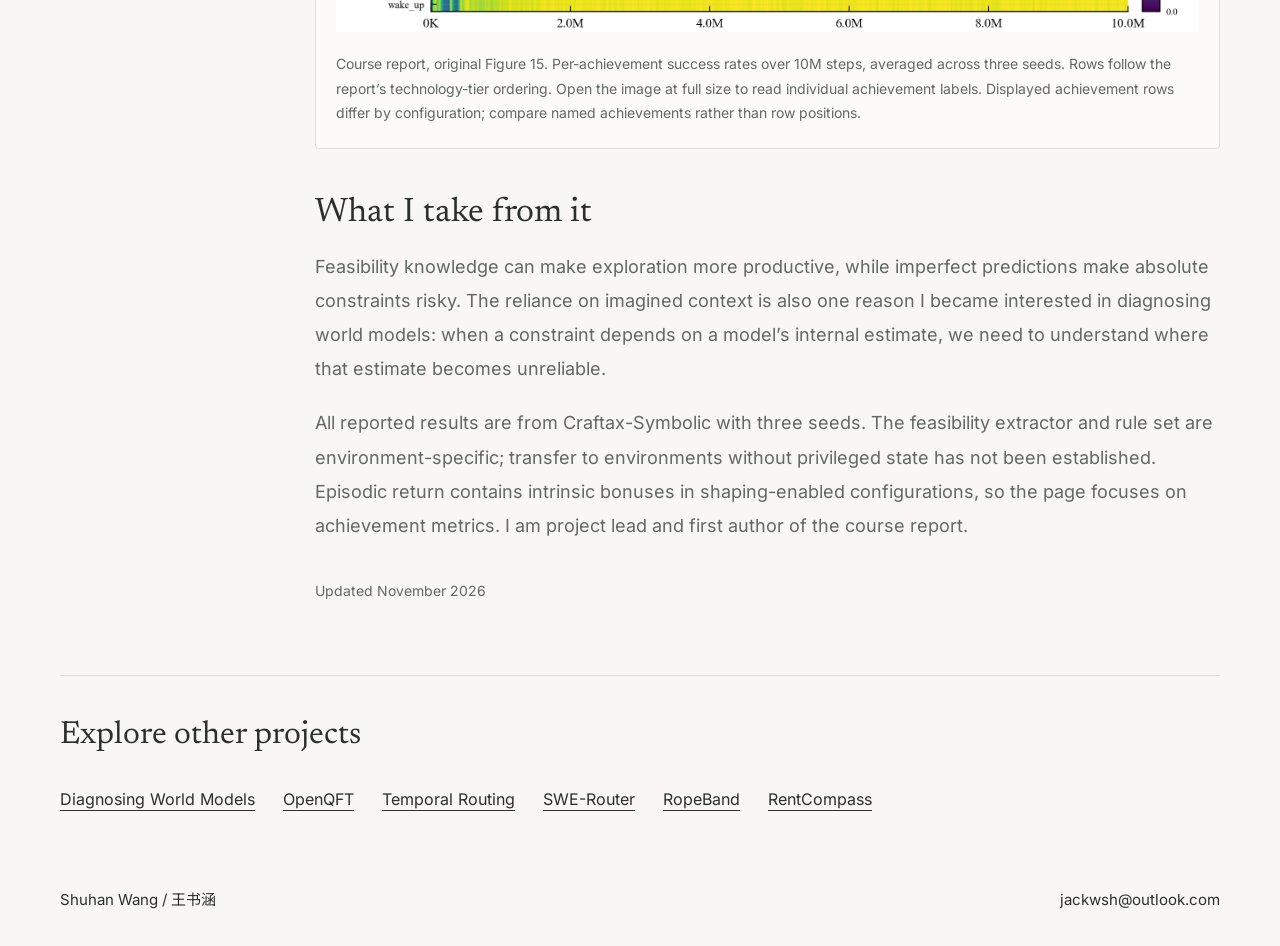
==== commit 86d5e972: "Explain CLIMB feasibility masking with interactive demo and original report figures" ====
--- a/projects/climb/index.html
+++ b/projects/climb/index.html
@@ -1,4 +1,18 @@
 <!doctype html>
-<html lang="en"><head><meta charset="utf-8"><meta name="viewport" content="width=device-width,initial-scale=1"><meta name="description" content="A four-person group research project for UCL&#x27;s Open-Endedness and General Intelligence module, which I led. We wanted DreamerV3 to reach deeper achievements in Craftax-Symbolic, a game with a long technology tree."><title>CLIMB — Shuhan Wang</title><link rel="canonical" href="https://shuhan-wang1.github.io/projects/climb/"><meta property="og:title" content="CLIMB — Shuhan Wang"><meta property="og:description" content="A four-person group research project for UCL&#x27;s Open-Endedness and General Intelligence module, which I led. We wanted DreamerV3 to reach deeper achievements in Craftax-Symbolic, a game with a long technology tree."><link rel="icon" href="../../assets/favicon.svg" type="image/svg+xml"><link rel="stylesheet" href="../../styles.css"><link rel="stylesheet" href="../../project.css"><script src="../../project-data.js" defer></script><script src="../../project.js" defer></script></head>
-<body data-project-id="climb"><a class="skip-link" href="#project-main" id="skip">Skip to content</a><header class="site-header"><div class="header-inner"><a class="wordmark" href="../../" aria-label="Shuhan Wang, home">sw<span class="wordmark-dot">.</span></a><a class="text-link" id="back-home" href="../../#research">All projects</a><button id="project-language" class="language-button" aria-label="Switch to Chinese">中文</button></div></header>
-<main id="project-main" class="project-document container"><header class="project-hero"><p class="eyebrow" id="page-kicker">RESEARCH / PROJECT NOTES</p><h1 id="page-title">CLIMB</h1><p id="page-summary">A four-person group research project for UCL&#x27;s Open-Endedness and General Intelligence module, which I led. We wanted DreamerV3 to reach deeper achievements in Craftax-Symbolic, a game with a long technology tree.</p><div class="project-resources"><a class="button button-primary" href="https://drive.google.com/file/d/1gaMJrD7gSBEMuSX1dTslX5YXVuqKP3I2/view?usp=sharing" target="_blank" rel="noopener noreferrer">Course report</a><a class="button button-primary" href="https://github.com/shuhan-wang1/CLIMB" target="_blank" rel="noopener noreferrer">Code</a></div></header><div class="project-layout"><aside><nav class="project-toc" aria-label="On this page"><span id="toc-label">On this page</span><a href="#section-0">The project</a><a href="#section-1">What I proposed and implemented</a><a href="#section-2">A design decision</a><a href="#section-3">Results</a><a href="#section-4">My role</a></nav></aside><article class="project-article"><figure class="concept-figure"><ol class="concept-flow"><li>Collect experience</li><li>Shape actions &amp; rewards</li><li>Replay</li><li>Learn</li></ol><figcaption id="concept-caption">Conceptual sketch of the project; not experimental data.</figcaption></figure><figure class="result-figure"><div class="result-row"><span>Matched baseline</span><div class="result-bar" style="--bar:49.5%"></div><strong>0.099 ± 0.008</strong></div><div class="result-row"><span>CLIMB</span><div class="result-bar full" style="--bar:100%"></div><strong>0.200 ± 0.005</strong></div><figcaption id="result-caption">Mean achievement rate · Craftax-Symbolic · 10M steps · 3 seeds · final 200 episodes. Matched 50:50 replay baseline. Values reproduced from the course report.</figcaption></figure><div id="project-sections"><section id="section-0" class="project-section"><h2>The project</h2><p>A four-person group research project for UCL&#x27;s Open-Endedness and General Intelligence module, which I led. We wanted DreamerV3 to reach deeper achievements in Craftax-Symbolic, a game with a long technology tree.</p></section><section id="section-1" class="project-section"><h2>What I proposed and implemented</h2><p>Three interventions, each changing what experience the agent collects or learns from: a feasibility mask on actions, episodic spatial and inventory novelty rewards, and novelty–learnability–uniform replay. Hand-specified feasibility rules use the environment&#x27;s context during interaction, and a learned head&#x27;s predictions from the RSSM latent state during imagination.</p></section><section id="section-2" class="project-section"><h2>A design decision</h2><p>During imagination, the mask relies on a learned estimate of the game state. I made it discourage apparently infeasible actions rather than block them, because errors in the model or its readout could otherwise stop the policy from considering a valid action. That concern, together with the loss of fidelity I noticed in Dreamer&#x27;s RSSM over long open-loop rollouts, led to my current work on diagnosing world models.</p></section><section id="section-3" class="project-section"><h2>Results</h2><p>Across 19 configurations and three seeds, the full method roughly doubled the achievements completed per episode compared with a matched 50:50 replay baseline: a mean achievement rate of 0.200 ± 0.005 versus 0.099 ± 0.008 at 10M steps, over the final 200 episodes. Ablations identify the soft mask as the main isolated contributor; they are not a complete test of interactions between the three components.</p></section><section id="section-4" class="project-section"><h2>My role</h2><p>Project lead and first author of the course report. I proposed and implemented all three interventions.</p></section></div><p class="project-updated" id="updated">Updated November 2026</p></article></div><nav class="related-projects" aria-label="Other projects"><h2 id="related-title">Explore other projects</h2><a href="../diagnosing-world-models/" data-related="wm">Diagnosing World Models</a><a href="../openqft/" data-related="qft">OpenQFT</a><a href="../temporal-routing/" data-related="temporal">Temporal Routing</a><a href="../swe-router/" data-related="swe">SWE-Router</a><a href="../ropeband/" data-related="rope">RopeBand</a><a href="../rentcompass/" data-related="rent">RentCompass</a></nav></main><footer class="site-footer container"><a href="../../">Shuhan Wang / 王书涵</a><a href="mailto:jackwsh@outlook.com">jackwsh@outlook.com</a></footer></body></html>+<html lang="en"><head><meta charset="utf-8"><meta name="viewport" content="width=device-width,initial-scale=1"><meta name="description" content="How action feasibility, intrinsic rewards and structured replay help DreamerV3 progress through Craftax-Symbolic."><title>CLIMB — Shuhan Wang</title><link rel="canonical" href="https://shuhan-wang1.github.io/projects/climb/"><meta property="og:title" content="CLIMB — Shuhan Wang"><meta property="og:description" content="How action feasibility, intrinsic rewards and structured replay help DreamerV3 progress through Craftax-Symbolic."><link rel="icon" href="../../assets/favicon.svg" type="image/svg+xml"><link rel="stylesheet" href="../../styles.css"><link rel="stylesheet" href="../../project.css"><script src="../../project-data.js" defer></script><script src="../../project.js" defer></script><link rel="stylesheet" href="../../climb.css"><script src="../../climb.js" defer></script></head>
+<body data-project-id="climb" class="research-blog"><a class="skip-link" href="#project-main" id="skip">Skip to content</a><header class="site-header"><div class="header-inner"><a class="wordmark" href="../../" aria-label="Shuhan Wang, home">sw<span class="wordmark-dot">.</span></a><a class="text-link" id="back-home" href="../../#research">All projects</a><button id="project-language" class="language-button" aria-label="Switch to Chinese">中文</button></div></header>
+<main id="project-main" class="project-document container"><header class="project-hero"><p class="eyebrow" id="page-kicker">CLIMB / METHOD &amp; RESULTS</p><h1 id="page-title">A soft constraint on what an agent imagines.</h1><p id="page-summary">How action feasibility, intrinsic rewards and structured replay help DreamerV3 progress through Craftax-Symbolic.</p><div class="project-resources"><a class="button button-primary" href="https://drive.google.com/file/d/1gaMJrD7gSBEMuSX1dTslX5YXVuqKP3I2/view?usp=sharing" target="_blank" rel="noopener noreferrer">Course report</a><a class="button button-primary" href="https://github.com/shuhan-wang1/CLIMB" target="_blank" rel="noopener noreferrer">Code</a></div></header><div class="project-layout"><aside><nav class="project-toc" aria-label="On this page"><span id="toc-label">On this page</span><a href="#section-0">The project</a><a href="#section-1">What the mask knows</a><a href="#section-2">From a failed prerequisite to an action probability</a><a href="#section-3">The same rules, two sources of context</a><a href="#section-4">Why soft rather than hard?</a><a href="#section-5">What changes over longer training?</a><a href="#section-6">Which achievements become more reliable?</a><a href="#section-7">What I take from it</a></nav></aside><article class="project-article"><div id="project-sections"><section id="section-0" class="project-section"><h2>The project</h2><div class="section-prose"><p>CLIMB is a four-person research project for UCL’s Open-Endedness and General Intelligence module. I led the project and proposed and implemented its three interventions: a soft action-feasibility mask, episodic spatial and inventory novelty rewards, and novelty–learnability–uniform (NLU) replay.</p><p>The goal is to help a world-model agent progress through Craftax’s technology tree. The mask addresses actions whose immediate prerequisites are missing; novelty rewards encourage new experience, and replay changes which experience the agent learns from.</p></div></section><section id="section-1" class="project-section"><h2>What the mask knows</h2><div class="section-prose"><p>Craftax has 43 discrete actions. The implementation attaches hand-written prerequisite rules to 37 of them. At each real environment step, an extractor provides a 46-dimensional context: inventory counts, player attributes, nearby workstations, the facing tile, and level-related flags.</p><p>For example, PLACE_TABLE requires at least two units of wood and a placeable tile ahead. A rule checks immediate feasibility, not whether the action is strategically useful. Actions without a rule receive no mask bias. This is domain knowledge supplied through privileged simulator state during interaction; it is not a mask learned from pixels alone.</p></div></section><section id="section-2" class="project-section"><h2>From a failed prerequisite to an action probability</h2><div class="section-prose"><p>For each action, the rules add up a non-negative deficit d(a,c). A missing quantity contributes max(0, required − available). An unsatisfied Boolean or threshold condition contributes one. If every prerequisite is satisfied, the deficit is zero.</p><p>The soft mask subtracts λ × d(a,c) from that action’s policy logit before renormalising the distribution: πmask(a|s) = softmax(ℓ(a) − λd(a,c)). The reported default is λ = 5. This changes action selection; it does not add resources or guarantee success.</p><p>For PLACE_TABLE, d = max(0, 2 − wood) + 1[the facing tile is not placeable]. With one wood unit and a placeable tile, d = 1 and the logit penalty is −5. With two wood units, the penalty is zero. A finite penalty suppresses the action while retaining it in the mathematical distribution.</p></div></section><section id="section-3" class="project-section"><h2>The same rules, two sources of context</h2><div class="section-prose"><p>During real interaction, the mask reads the context extracted from the actual simulator state. During imagination, that state is unavailable. An auxiliary prediction head estimates the context from the RSSM’s deterministic and stochastic features; the same rules then operate on that estimate.</p><p>The head is a two-layer MLP predicting a diagonal Gaussian over the context. It learns by negative log-likelihood on observed context targets, using detached RSSM features. It is trained alongside the world model from the start. Imagination-time masking is enabled after a warmup: 50k environment steps in the report, including 10k prefill. The adjusted distribution is used both to sample imagined actions and in the actor loss.</p></div></section><section id="section-4" class="project-section"><h2>Why soft rather than hard?</h2><div class="section-prose"><p>A predicted resource count can fall just below a threshold: wood = 1.95 when an action requires 2. A hard mask applies a very large negative bias to any positive deficit, effectively removing that action. The soft mask gives a deficit of 0.05 and a penalty of only −0.25 at λ = 5.</p><p>This lets the agent keep considering a near-feasible action when the world model or context head makes a small error. It is a design motivation; the experiment also tests hard masking directly. In the 1M-step comparison, hard masking performs poorly (MAR 0.019 ± 0.011). Soft masking reaches 0.087 ± 0.004 versus the baseline’s 0.079 ± 0.003; that short-run difference is not statistically decisive with three seeds.</p><p>The example below isolates the probability calculation. It uses three equal-logit illustrative actions, not the trained 43-action policy, and is not experimental data.</p></div></section><section class="mask-demo" id="mask-demo" aria-labelledby="mask-demo-title">
+<h3 id="mask-demo-title" data-mask-label="title">Try the soft mask</h3>
+<div class="mask-controls">
+<label for="mask-wood"><span data-mask-label="wood">Wood in the context</span><output id="mask-wood-value" class="mask-value" for="mask-wood">1.95</output><input id="mask-wood" type="range" min="0" max="4" step="0.05" value="1.95"></label>
+<label><input id="mask-placeable" type="checkbox" checked><span data-mask-label="placeable">Facing tile is placeable</span></label>
+<label for="mask-strength"><span data-mask-label="strength">Penalty strength</span><output id="mask-strength-value" class="mask-value" for="mask-strength">5.0</output><input id="mask-strength" type="range" min="0" max="10" step="0.5" value="5"></label>
+</div>
+<div aria-live="polite" aria-atomic="true"><dl class="mask-readouts"><div><dt data-mask-label="deficit">PLACE_TABLE deficit</dt><dd id="mask-deficit">0.05</dd></div><div><dt data-mask-label="bias">Soft logit bias</dt><dd id="mask-bias">-0.25</dd></div></dl>
+<p class="mask-prob-title" data-mask-label="probability">PLACE_TABLE probability</p>
+<div class="mask-prob-row"><span data-mask-label="raw">No mask</span><div class="mask-track"><span style="width:33.333%"></span></div><strong>33.3%</strong></div>
+<div class="mask-prob-row"><span data-mask-label="soft">Soft mask</span><div class="mask-track"><span id="mask-soft-bar" style="width:28.0%"></span></div><strong id="mask-soft-prob">28.0%</strong></div>
+<div class="mask-prob-row"><span data-mask-label="hard">Hard mask</span><div class="mask-track"><span id="mask-hard-bar" style="width:0%"></span></div><strong id="mask-hard-prob">0.0%</strong></div>
+</div><p class="mask-hint" data-mask-label="near">Try wood = 1.95: the deficit is small, so a soft mask applies a mild penalty. A hard mask removes the action whenever the deficit is positive.</p><p class="mask-note" data-mask-label="note">Illustration only: three actions start with equal logits. The other two have no penalty. This is not the trained Craftax policy or an experimental result.</p>
+</section>
+<figure class="blog-figure" data-blog-figure="0"><a class="figure-zoom" href="../../assets/climb/ablations-1m.png" target="_blank" rel="noopener noreferrer"><img src="../../assets/climb/ablations-1m.png" alt="Original report Figure 9: 1M-step ablations. Soft mask MAR is about 0.087; hard mask about 0.019; baseline about 0.079. Three panels show MAR, achievements unlocked and forgetting." width="2070" height="900" loading="lazy"></a><figcaption>Course report, original Figure 9. Short-run ablations at 1M environment steps; error bars are ±1 standard deviation across three seeds. Soft vs baseline is not statistically decisive at this budget. The hard-mask result is much worse. This figure is separate from the 10M comparison below.</figcaption></figure><section id="section-5" class="project-section"><h2>What changes over longer training?</h2><div class="section-prose"><p>At 10M environment steps, the course report gives mean achievement rate (MAR) of 0.199 ± 0.005 for the full mask + intrinsic + NLU method, against 0.100 ± 0.006 for the matched 50:50 replay baseline. These are mean ± standard deviation across three seeds, for the final-checkpoint metrics in the report.</p><p>The mask-only ablation reaches 0.155 ± 0.008. Intrinsic rewards + NLU without the mask reaches 0.092 ± 0.001. The full method therefore benefits from more than the isolated mask effect in these tested settings. The ablations do not independently identify every interaction between spatial novelty, inventory novelty and replay.</p><p>The original report figure below shows achievement rate, distinct achievements unlocked and aggregate forgetting together. The full method has higher aggregate forgetting as well as more progress; this is not a claim of uniform improvement on every metric.</p></div></section><figure class="blog-figure" data-blog-figure="1"><a class="figure-zoom" href="../../assets/climb/training-10m.png" target="_blank" rel="noopener noreferrer"><img src="../../assets/climb/training-10m.png" alt="Original report Figure 1: 10M-step training curves for full CLIMB, baseline, craft variant, mask only, and intrinsic plus NLU without masking. Full method nearly doubles baseline MAR." width="2051" height="680" loading="lazy"></a><figcaption>Course report, original Figure 1. Extended training to 10M environment steps; lines and bands show mean ± standard deviation over three seeds. Panels: mean achievement rate, distinct achievements unlocked, and aggregate forgetting. Full method: 0.199 ± 0.005 MAR; mask only: 0.155 ± 0.008; matched baseline: 0.100 ± 0.006.</figcaption></figure><section id="section-6" class="project-section"><h2>Which achievements become more reliable?</h2><div class="section-prose"><p>The report’s achievement heatmap shows how individual success rates evolve. It complements the aggregate MAR: the full method reaches and repeats a broader set of crafting and progression achievements than the baseline. The heatmap is descriptive evidence of what was achieved, not proof that one particular mechanism caused each improvement.</p></div></section><figure class="blog-figure" data-blog-figure="2"><a class="figure-zoom" href="../../assets/climb/achievement-heatmap.png" target="_blank" rel="noopener noreferrer"><img src="../../assets/climb/achievement-heatmap.png" alt="Original report Figure 15: per-achievement success-rate heatmaps over 10M steps for full CLIMB, baseline, craft variant, mask only, and intrinsic plus NLU." width="1955" height="2975" loading="lazy"></a><figcaption>Course report, original Figure 15. Per-achievement success rates over 10M steps, averaged across three seeds. Rows follow the report’s technology-tier ordering. Open the image at full size to read individual achievement labels. Displayed achievement rows differ by configuration; compare named achievements rather than row positions.</figcaption></figure><section id="section-7" class="project-section"><h2>What I take from it</h2><div class="section-prose"><p>Feasibility knowledge can make exploration more productive, while imperfect predictions make absolute constraints risky. The reliance on imagined context is also one reason I became interested in diagnosing world models: when a constraint depends on a model’s internal estimate, we need to understand where that estimate becomes unreliable.</p><p>All reported results are from Craftax-Symbolic with three seeds. The feasibility extractor and rule set are environment-specific; transfer to environments without privileged state has not been established. Episodic return contains intrinsic bonuses in shaping-enabled configurations, so the page focuses on achievement metrics. I am project lead and first author of the course report.</p></div></section></div><p class="project-updated" id="updated">Updated November 2026</p></article></div><nav class="related-projects" aria-label="Other projects"><h2 id="related-title">Explore other projects</h2><a href="../diagnosing-world-models/" data-related="wm">Diagnosing World Models</a><a href="../openqft/" data-related="qft">OpenQFT</a><a href="../temporal-routing/" data-related="temporal">Temporal Routing</a><a href="../swe-router/" data-related="swe">SWE-Router</a><a href="../ropeband/" data-related="rope">RopeBand</a><a href="../rentcompass/" data-related="rent">RentCompass</a></nav></main><footer class="site-footer container"><a href="../../">Shuhan Wang / 王书涵</a><a href="mailto:jackwsh@outlook.com">jackwsh@outlook.com</a></footer></body></html>
--- a/project.css
+++ b/project.css
@@ -1,2 +1,8 @@
 .project-document{max-width:1160px;font-size:16px}.project-hero{max-width:850px;padding:76px 0 56px}.project-hero h1{font-family:var(--serif);font-size:clamp(42px,6.5vw,80px);line-height:1.08;letter-spacing:-.03em;margin:20px 0 24px;overflow-wrap:anywhere}.project-hero>p:not(.eyebrow){font-size:20px;line-height:1.7;color:var(--muted);max-width:760px}.project-resources{display:flex;flex-wrap:wrap;gap:14px;margin-top:28px}.project-resources .button{font-size:14px}.preview-toggle{border:1px solid var(--line)}.project-layout{display:grid;grid-template-columns:220px minmax(0,1fr);gap:60px;border-top:1px solid var(--line);padding-top:40px}.project-toc{position:sticky;top:120px;display:flex;flex-direction:column;gap:14px;font-size:14px}.project-toc>span{color:var(--muted);margin-bottom:10px}.project-toc a:hover{color:var(--accent)}.project-section{margin-top:44px;scroll-margin-top:120px}.project-section h2,.related-projects h2{font-family:var(--serif);font-size:32px;line-height:1.2;margin-bottom:16px}.project-section p{line-height:1.85;color:var(--muted)}.concept-figure,.result-figure{padding:28px;background:var(--surface);border:1px solid var(--line);border-radius:4px}.concept-flow{list-style:none;display:grid;grid-template-columns:repeat(2,minmax(0,1fr));gap:16px;margin:0;padding:0}.concept-flow li{padding:20px;border:1px solid var(--line);border-left:3px solid var(--accent);font-size:16px;line-height:1.5}.project-article figcaption{font-size:14px;color:var(--muted);line-height:1.6;margin-top:20px}.result-figure{margin-top:24px}.result-row{display:grid;grid-template-columns:150px minmax(20px,1fr);gap:10px;margin-block:12px;align-items:center;font-size:14px}.result-row strong{grid-column:2;font-size:14px;font-weight:500}.result-bar{width:var(--bar);height:20px;background:var(--green)}.result-bar.full{background:var(--accent)}iframe{display:block;width:100%;height:800px;border:1px solid var(--line);margin-top:24px;background:var(--surface)}.project-updated{font-size:14px;color:var(--muted);margin-top:48px}.related-projects{border-top:1px solid var(--line);margin-top:72px;padding:40px 0;display:flex;flex-wrap:wrap;gap:16px 28px}.related-projects h2{width:100%}.related-projects a{font-size:16px;text-decoration:underline}.header-inner>.text-link{margin-left:auto;font-size:14px}.language-button{font-size:14px}.project-hero .eyebrow{font-size:14px}
 @media(max-width:800px){.project-layout{grid-template-columns:1fr;gap:28px}.project-toc{position:static;flex-direction:row;flex-wrap:wrap;gap:10px 20px}.project-toc>span{width:100%;margin:0}.project-hero{padding:44px 0 36px}.project-hero>p:not(.eyebrow){font-size:18px}iframe{height:70vh;min-height:420px}}@media(max-width:480px){.project-document{width:calc(100% - 40px)}.concept-figure,.result-figure{padding:18px}.concept-flow{grid-template-columns:1fr}.concept-flow li{padding:14px}.result-row{grid-template-columns:110px minmax(20px,1fr)}.project-section h2{font-size:28px}}
+
+.section-prose p+p{margin-top:20px}.research-blog .project-hero{max-width:1000px}.research-blog .project-hero h1{max-width:900px;font-size:clamp(42px,5.5vw,72px);line-height:1.12}.research-blog .project-hero>p:not(.eyebrow){max-width:700px}.research-blog .project-layout{grid-template-columns:200px minmax(0,1fr);gap:55px}.research-blog .project-section:first-child{margin-top:0}.research-blog .project-section h2{font-size:34px}.research-blog .section-prose p{font-size:18px;line-height:1.9}.blog-figure{margin-top:32px;padding:18px 20px 22px;background:var(--surface);border:1px solid var(--line);border-radius:4px}.blog-figure img{display:block;width:100%;height:auto}.research-blog .blog-figure figcaption{font-size:14px;line-height:1.75}.research-blog .project-updated{margin-top:36px}@media(max-width:800px){.research-blog .project-layout{grid-template-columns:1fr;gap:32px}.research-blog .section-prose p{font-size:17px}.blog-figure{padding:10px 10px 18px}}
+
+.figure-zoom{display:block;cursor:zoom-in}.figure-zoom:focus-visible{outline:2px solid var(--accent)}
+
+.results-table-wrap{overflow-x:auto;margin:28px 0 32px}.model-results{width:100%;border-collapse:collapse;font-size:14px;line-height:1.6;min-width:640px}.model-results caption{text-align:left;font-weight:500;font-size:16px;margin-bottom:16px}.model-results th,.model-results td{text-align:left;vertical-align:top;border-bottom:1px solid var(--line);padding:12px 10px}.model-results thead th{font-weight:500;color:var(--muted)}.model-results tbody th{font-weight:500}.model-results code{display:block;font-size:12px;color:var(--muted);font-weight:400;white-space:nowrap;margin-top:4px}.model-results [data-study-status="partial"]{color:var(--accent)}
--- a/climb.css
+++ b/climb.css
@@ -0,0 +1 @@
+.mask-demo{margin-top:32px;padding:28px;border:1px solid var(--line);background:var(--surface);border-radius:4px}.mask-demo h3{font-family:var(--serif);font-size:30px;line-height:1.2;margin-bottom:18px}.mask-controls{display:grid;gap:20px}.mask-controls label{display:block;font-size:16px}.mask-controls input[type=range]{display:block;width:100%;accent-color:var(--accent);margin-top:10px}.mask-controls input[type=checkbox]{accent-color:var(--accent);width:18px;height:18px;vertical-align:middle;margin-right:8px}.mask-value{float:right;font-variant-numeric:tabular-nums}.mask-readouts{display:flex;gap:24px;flex-wrap:wrap;padding-block:24px;border-bottom:1px solid var(--line);margin-bottom:24px}.mask-readouts dt{font-size:14px;color:var(--muted)}.mask-readouts dd{margin:4px 0 0;font-size:22px;font-variant-numeric:tabular-nums}.mask-prob-title{font-weight:500;margin-bottom:12px}.mask-prob-row{display:grid;grid-template-columns:100px minmax(0,1fr) 56px;align-items:center;gap:12px;margin:12px 0;font-size:14px}.mask-track{background:var(--line);height:18px;overflow:hidden;border-radius:2px}.mask-track span{display:block;height:100%;background:var(--accent)}.mask-prob-row:first-of-type .mask-track span{background:var(--green)}.mask-demo .mask-note{font-size:14px;line-height:1.7;color:var(--muted);margin-top:20px}.mask-demo .mask-hint{font-size:16px;line-height:1.7;margin-top:20px}.research-blog .blog-figure a{display:block}.research-blog[data-project-id=climb] .project-hero{max-width:950px}@media(max-width:480px){.mask-demo{padding:20px}.mask-prob-row{grid-template-columns:85px minmax(0,1fr) 50px;gap:8px}}
